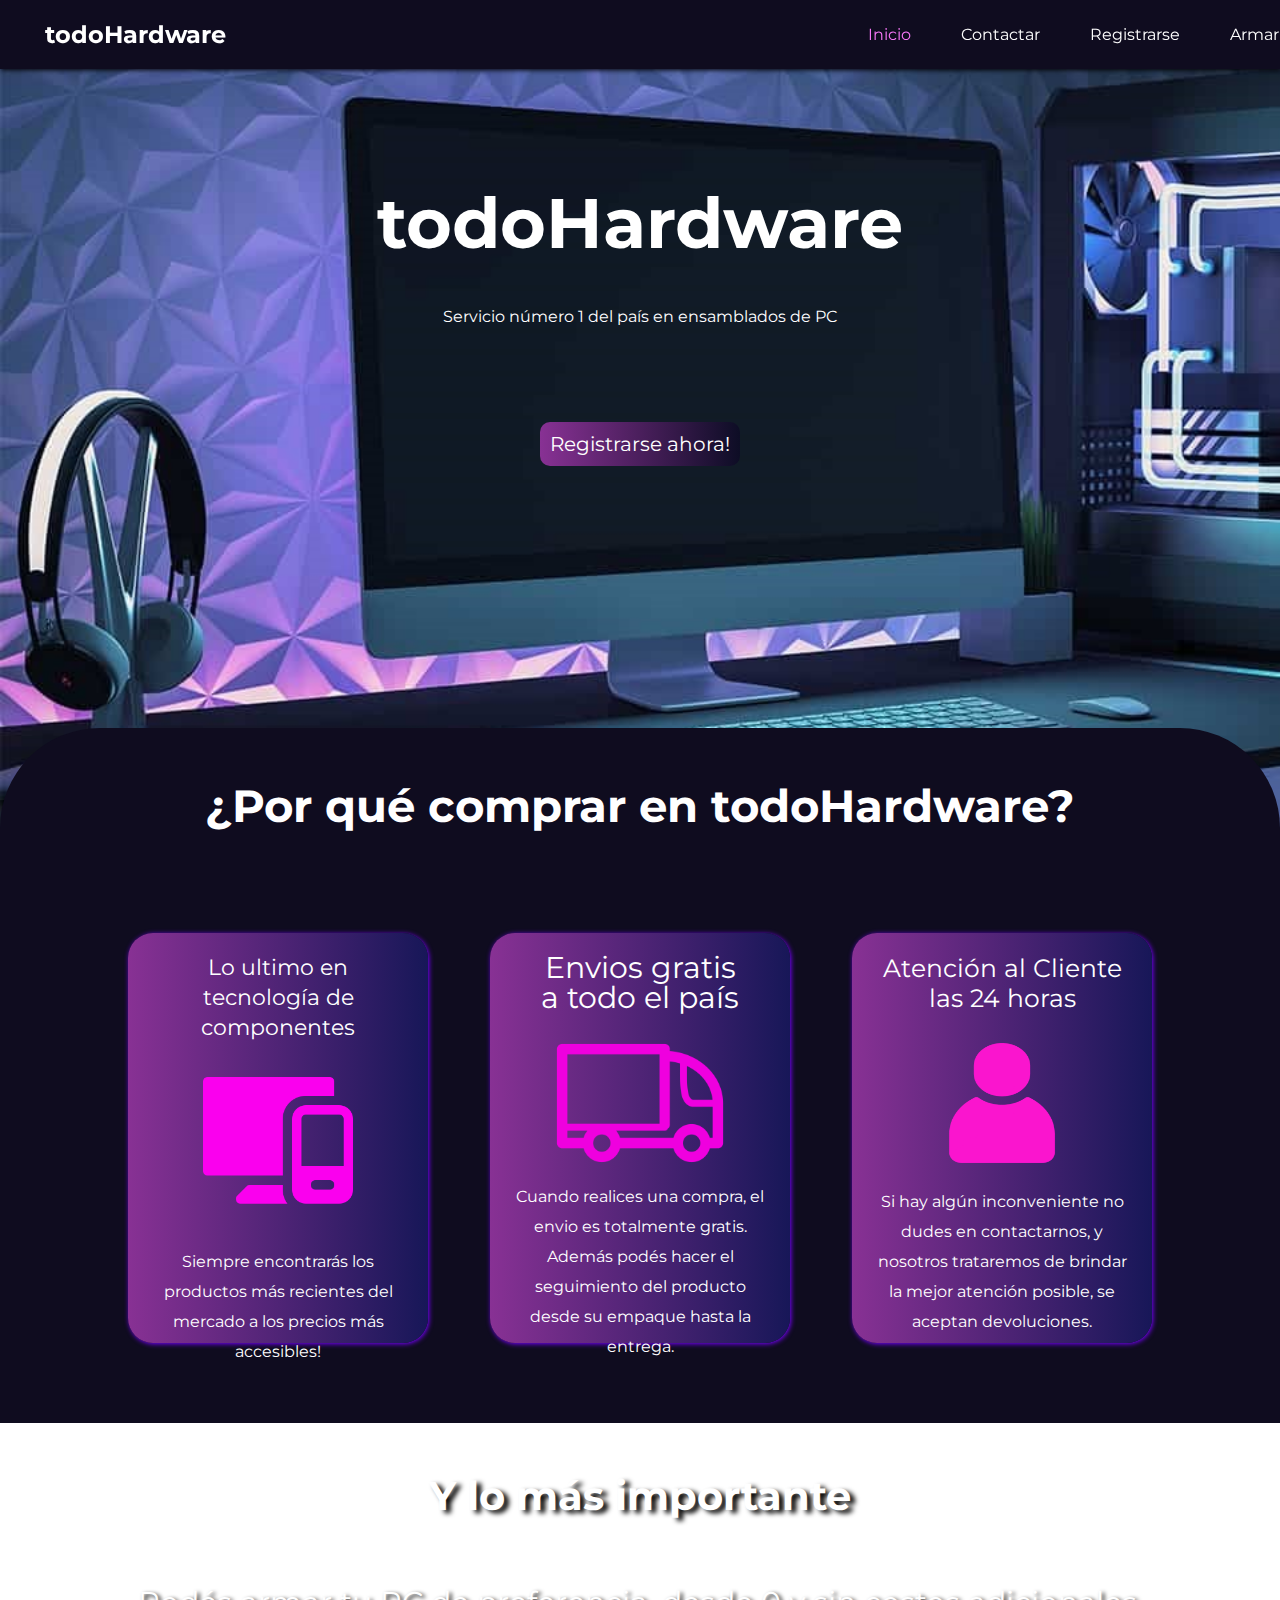
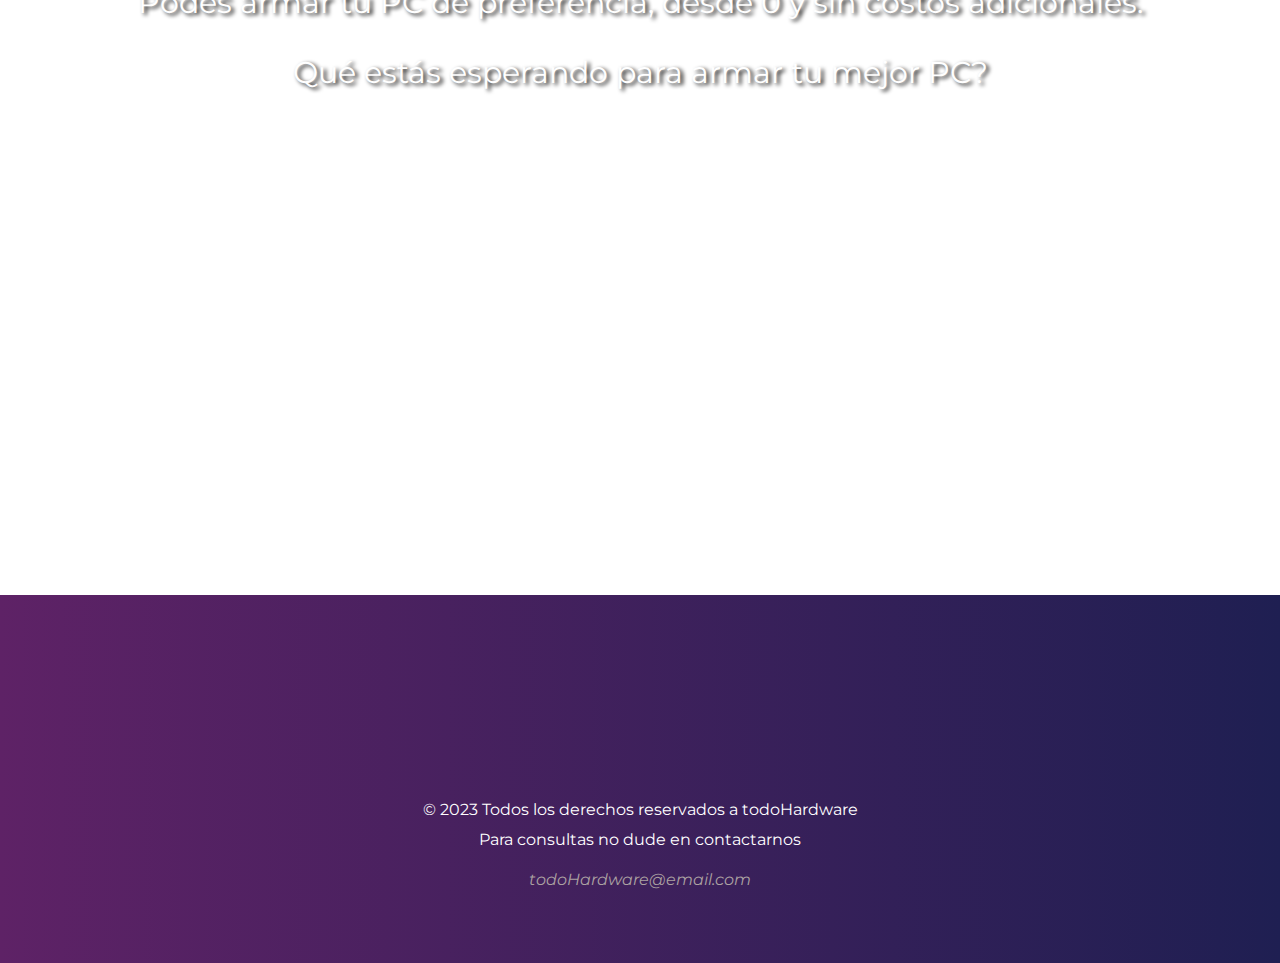
==== index.html @ 8fd9c08c "actualizando el proyecto" ====
<!DOCTYPE html>
<html lang="en">

<head>
    <meta charset="UTF-8">
    <meta name="viewport" content="width=device-width, initial-scale=1.0">
    <title>Proyecto Final</title>
    <link rel="stylesheet" href="./css/index.css">
    <link rel="preconnect" href="https://fonts.googleapis.com">
    <link rel="preconnect" href="https://fonts.gstatic.com" crossorigin>
    <link href="https://fonts.googleapis.com/css2?family=Montserrat:wght@300&display=swap" rel="stylesheet">
</head>

<body>
    <header class="headerContainer">
        <h2>
            <a href="" class="tituloHeader">
                todoHardware
            </a>
        </h2>
        <nav>
            <ul>
                <li>
                    <a href="" class="links l1">Inicio</a>
                </li>
                <li>
                    <a href="./pages/contactar.html" class="links">Contactar</a>
                </li>
                <li>
                    <a href="./pages/registro.html" class="links">Registrarse</a>
                </li>
                <li>
                    <a href="" class="links">Armar</a>
                </li>
            </ul>
        </nav>
    </header>
    <main>
        <div class="imagenFondo">
            <div class="textoFondoContainer">

                <h1 class="encabezadoH1">todoHardware</h1>
                <p class="encabezadoP">Servicio número 1 del país en ensamblados de PC</p>


                <a href="./pages/registro.html">
                    <button class="botonRegistrarse">
                        Registrarse ahora!
                    </button>
                </a>
                <section class="seccion1">
                    <h3>¿Por qué comprar en todoHardware?</h3>
                    <div class="cartasContainer">
                        <div class="cartitas">
                            <p class="tituloCartita1">
                                Lo ultimo en tecnología de componentes
                            </p>
                            <img src="./assets/tecnologia.png" alt="" class="tecnologiaImagen">
                            <p>
                                Siempre encontrarás los productos más recientes del mercado a los precios más
                                accesibles!
                            </p>
                        </div>
                        <div class="cartitas">
                            <p class="tituloCartita2">
                                Envios gratis <br> a todo el país
                            </p>
                            <img src="./assets/envios.png" class="enviosImagen" alt="">
                            <p class="parra2Cartita2">
                                Cuando realices una compra, el envio es totalmente gratis. Además podés hacer el
                                seguimiento del producto desde su empaque hasta la entrega.
                            </p>
                        </div>
                        <div class="cartitas">
                            <p class="tituloCartita3">Atención al Cliente las 24 horas</p>
                            <img src="./assets/cliente.png" alt="" class="clienteImagen">
                            <p>
                                Si hay algún inconveniente no dudes en contactarnos, y nosotros trataremos de brindar la
                                mejor atención posible, se aceptan devoluciones.
                            </p>
                        </div>
                    </div>
                </section>
                <section class="seccion2">
                    <h4>Y lo más importante </h4>
                    <p>
                        Podés armar tu PC de preferencia, desde 0 y sin costos adicionales.
                        <br>Qué estás esperando para armar tu mejor PC?
                    </p>
                    <!-- <div class="seccion2Div1">
                        <img src="./assets/pc-market.png" alt="">
                        <img src="./assets/fotoPC2.png" alt="">
                        <img src="./assets/fotoPC.png" alt="">
                    </div> -->
                    <!-- <p>Podés armar tu pc dirigiendote a la sección de "Armar"</p> -->
                </section>
            </div>
        </div>
    </main>
    <footer>
        <p>© 2023 Todos los derechos reservados a todoHardware</p>
        <p>Para consultas no dude en contactarnos </p>
        <address>todoHardware@email.com</address>
    </footer>
    <script src="./scripts/index.js"></script>
</body>

</html>
---- css/index.css ----
* {
    margin: 0;
    padding: 0;
    box-sizing: border-box;
    font-family: 'Montserrat', sans-serif;
    color: white;

}

@import url('https://fonts.googleapis.com/css2?family=Montserrat:wght@300&display=swap');

.imagenFondo {
    background-image: url(../assets/fondoEstatico.png);
    background-repeat: no-repeat;
    background-attachment: fixed;
    background-size: cover;
    /* transition: background-image(); */
/*     height: 70em; */
}



.textoFondoContainer {
    position: relative;
    top: 13em;
}

.botonRegistrarse {
    position: relative;
    top: 10vh;
    padding: 10px;
    border-radius: 10px;
    background: linear-gradient(to right, rgb(136, 49, 148), rgb(13, 13, 37));
    font-size: 20px;
    border: none;
    /* transition: background:linear-gradient 0.6s; */
}

.botonRegistrarse:hover {
    background: linear-gradient(to right, rgb(120, 118, 230), rgb(13, 13, 37));
}

.l1 {
    color: rgb(247, 118, 247);
}


h1, p {
    color: white;
    line-height: 30px;
}

.encabezadoH1 {
    font-size: 70px;
}
.encabezadoP {
    margin-top: 4rem;
}

.headerContainer {
    background-color: rgb(15, 12, 31);
    color: white;
    display: flex;
    padding: 20px 0px 20px 45px;
    position: fixed;
    z-index: 1;
    width: 100vw;
    box-shadow: 1px 1px 5px black;
}



ul {
    display: flex;
    list-style: none;
    margin-left: 37rem;
}

li {
    margin-left: 50px;
    margin-top: 5px;  
}

a {
    text-decoration: none;
    color: white;
    transition: color 0.4s ease;
}


/* .tituloHeader {
    font-family: 'Roboto Mono', monospace;
} */


.links:hover {
    color: rgb(247, 118, 247);
}

div {
    text-align: center;
}

.seccion1 {
    /* height: 45em; */
    background-color: rgb(15, 12, 31);
    border-radius: 100px 100px 0 0 ;
    padding-bottom: 5em;
    margin-top: 22rem;
}

.cartasContainer {
    display: flex;
    justify-content: space-between;
    margin-left: 10vw;
    margin-right: 10vw;
    flex-wrap: wrap;
}

h3 {
    text-align: center;
    padding-top: 50px;
    margin-bottom: 100px;
    font-size: 45px;
}

.tecnologiaImagen{
    width: 150px;
    margin-top: 20px;
    margin-bottom: 30px;
}

.tituloCartita1 {
    margin-top: 10px ;
    font-size: 22px;
}

.enviosImagen {
    width: 180px;
    
}

.cartitas {
    
    border-radius: 25px;
    width: 300px;
    height: 410px;
    padding: 10px 20px 10px 20px;
    background: linear-gradient(to right, rgb(136, 49, 148), rgb(23, 23, 88));

    box-shadow: 1px 1px 5px rgb(119, 0, 255);
}





.tituloCartita2 {
    margin-top: 10px;
    font-size: 30px;
}
.parra2Cartita2 {
    position: relative;
    bottom: 15px;
}

.tituloCartita3{
    font-size: 25px;
    margin-top: 10px;
}

.clienteImagen {
    width: 150px;
    height: 120px;
    margin-top: 30px;
    margin-bottom: 20px;
}

.seccion2 {
    background-image: url(../assets/pcneonfondo2.jpg);
    height: 59em;
    padding-bottom: 5em;
    box-sizing: border-box;
    background-repeat: no-repeat;
    background-attachment: fixed;
    background-size: cover;
}

.seccion2Div1 {
    /*  display: flex;
    justify-content: space-between;
    margin-left: 5rem;
    margin-right: 5rem; */
    display: flex;
    flex-wrap: wrap;
    justify-content: center;
    margin-left: 50px;
    margin-right: 50px;
}

.seccion2Div1 > img {
    box-sizing: border-box;
    box-shadow: 0px 0px 0px solid;
    /* border-radius: 50px; */
    margin: auto;
    width: 600px;
    height: 300px;
    border: 3px solid;
    border-width: 2px;
    border-image: linear-gradient(105.51deg, rgba(231, 46, 255, 0.77) 0%, rgba(34, 40, 70, 0.24) 98.98%);
    border-image-slice: 1;
    width: 400px;
}

.seccion2Div1 > p {
    font-size: 2em;
    margin-top: 75px;
}

.seccion2Div1 {
    background: linear-gradient(to right, rgb(136, 49, 148), rgb(23, 23, 88));

}


h4 {
    padding-top: 1em;
    font-size: 40px;
    line-height: 65px;
    text-shadow: 5px 3px 5px black;
}
.seccion2 > p {
    font-size: 30px;
    line-height: 70px;
    padding-top: 40px;
    padding-bottom: 50px;
    text-shadow: 3px 2px 4px black;
}

footer {
    background: linear-gradient(to right, rgb(94, 34, 102), rgb(31, 31, 82));  
    height: 23em;
    margin-top: 36px;
    color: white;
   /*  padding-bottom: 20px */
}

footer > p, address {
    position: relative;
    z-index: 1;
    top: 200px;
    text-align: center;
}

address {
    margin-top: 15px;
    color: rgb(172, 162, 162);
}

.logosContainer {
    display: flex;
}

.logo {
    width: 30px;
    position: relative;
    top: 13em;
    left: 45vw;
    right: 45vw;
    display: block;
    margin-right: 15px;
    align-content: center;
}

.imagenesPC{
    box-shadow: 2px 2px 30px black;
}


@media only screen and (max-width: 800px) {
    .headerContainer {
        text-align: center;
        width: 100%;
    }

    .encabezadoH1 {
        font-size: 3em;
        text-shadow: 1px 1px 1px black;
    
    }

    .encabezadoP {
        font-size: 22px;
        margin-left: 2em;
        margin-right: 2em;
        text-shadow: 1px 1px 1px black;
    }

    
    .botonRegistrarse {
        font-size: 20px;
        padding: 15px 25px; 
    }

    h2{
        font-size: 24px;
        padding-right: 50px;
    }
    
    


    h3 {
        font-size: 2em;
        padding-top: 40px;

    }

    .cartasContainer {
        justify-content: center;
    }
   
    .seccion1 {
        border-radius: 3em 3em 0 0;
        margin-top: 178px;
    }

    .cartitas {
        margin-bottom: 5em;
        padding-bottom: 28em;
    }


    .seccion2Div1 {
        margin-left: 0;
        margin-right: 0;
    }

    
    .seccion2Div1 > img {
        width: 100%;
        height: auto;
    }


}
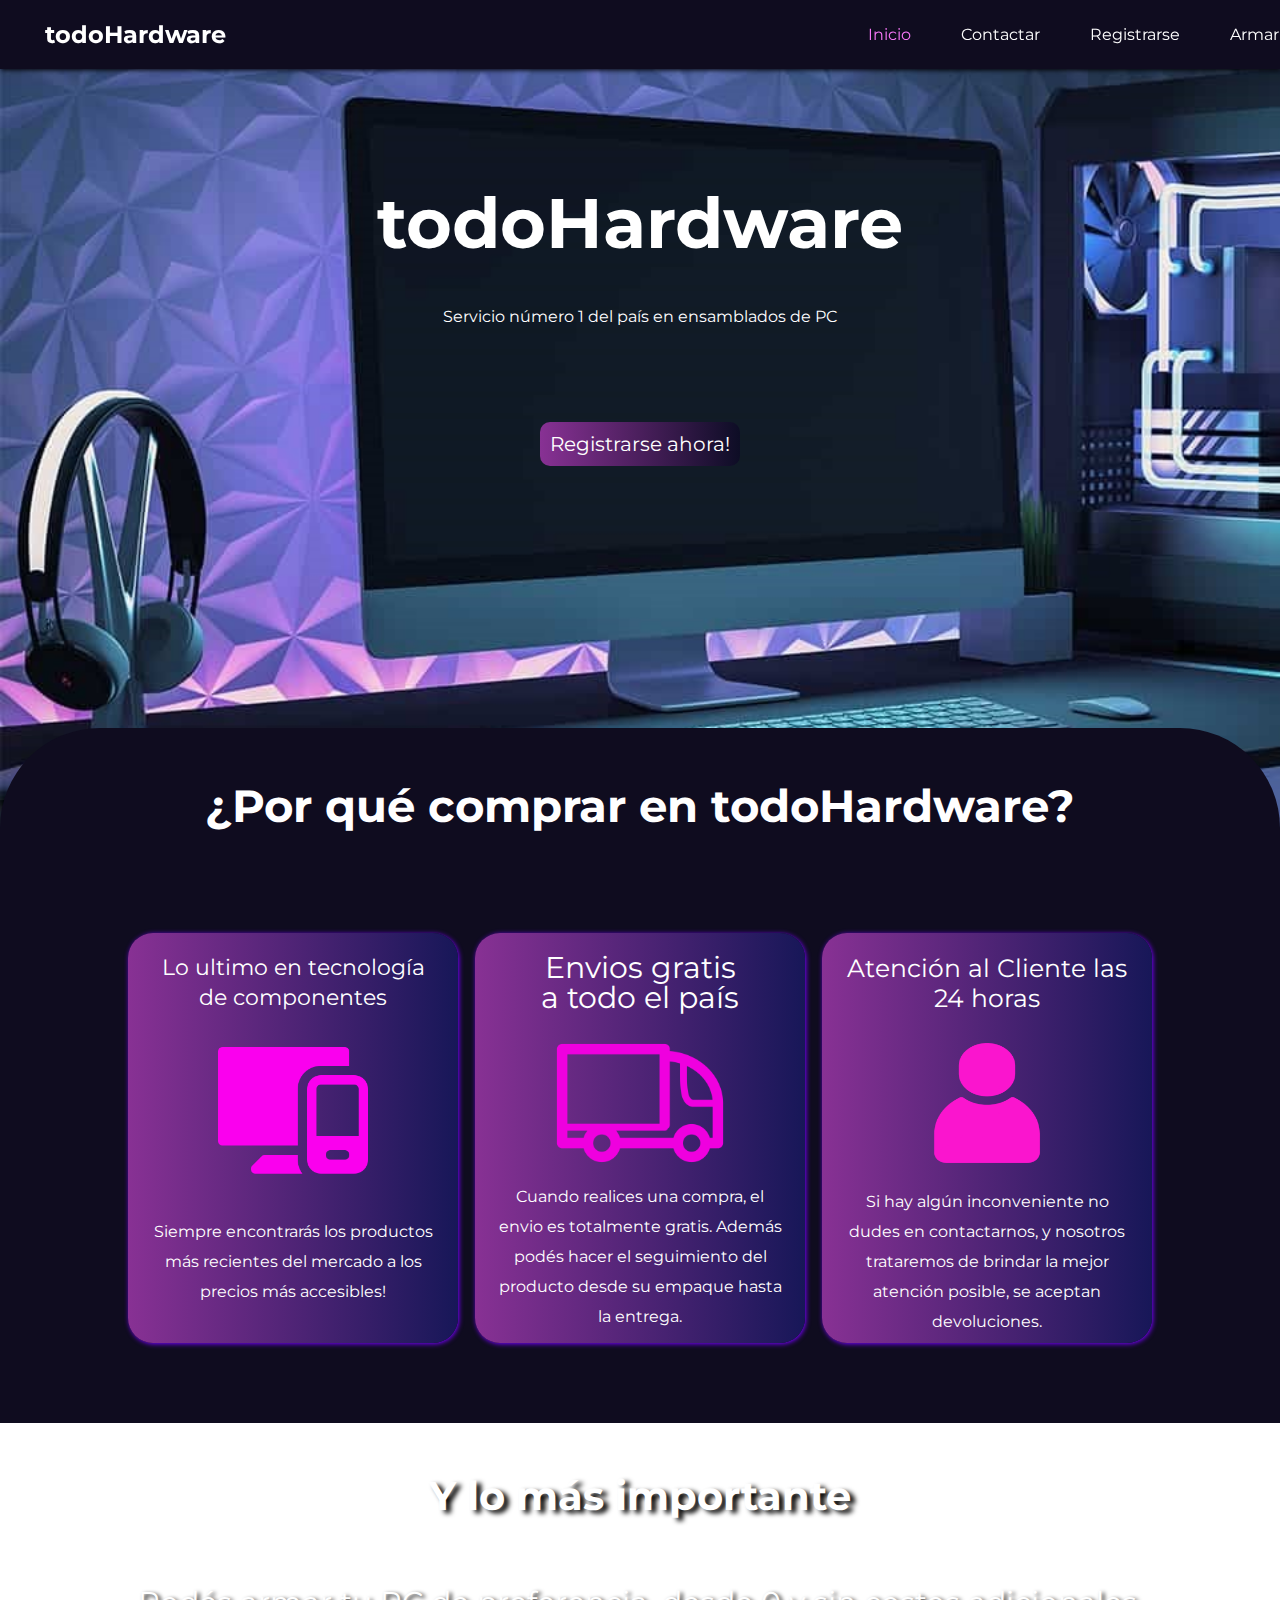
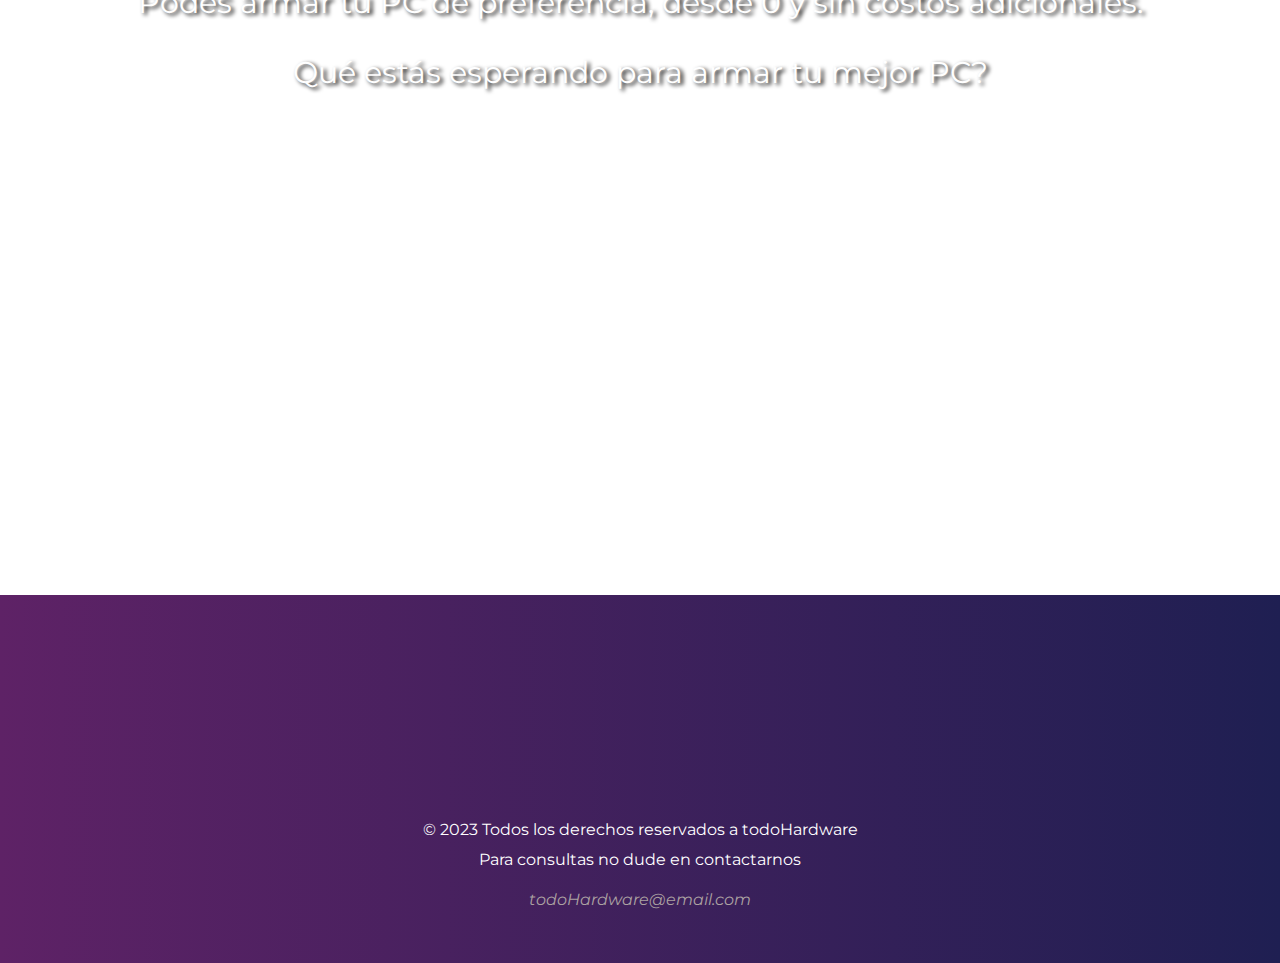
==== commit 15d165b2: "mejoro el responsive y añado navbar mobile" ====
--- a/index.html
+++ b/index.html
@@ -18,10 +18,17 @@
                 todoHardware
             </a>
         </h2>
-        <nav>
-            <ul>
+        <nav class="navbar" id="nav-inks">
+            <div class="toggle">
+                <svg xmlns="http://www.w3.org/2000/svg" width="16" height="16" fill="currentColor"
+                    class="bi bi-list" viewBox="0 0 16 16">
+                    <path fill-rule="evenodd"
+                        d="M2.5 12a.5.5 0 0 1 .5-.5h10a.5.5 0 0 1 0 1H3a.5.5 0 0 1-.5-.5zm0-4a.5.5 0 0 1 .5-.5h10a.5.5 0 0 1 0 1H3a.5.5 0 0 1-.5-.5zm0-4a.5.5 0 0 1 .5-.5h10a.5.5 0 0 1 0 1H3a.5.5 0 0 1-.5-.5z" />
+                </svg>
+            </div>
+            <ul class="linksContainer">
                 <li>
-                    <a href="" class="links l1">Inicio</a>
+                    <a href="./index.html" class="links l1">Inicio</a>
                 </li>
                 <li>
                     <a href="./pages/contactar.html" class="links">Contactar</a>
@@ -32,8 +39,11 @@
                 <li>
                     <a href="" class="links">Armar</a>
                 </li>
+
             </ul>
+
         </nav>
+
     </header>
     <main>
         <div class="imagenFondo">
@@ -93,6 +103,9 @@
                         <img src="./assets/fotoPC.png" alt="">
                     </div> -->
                     <!-- <p>Podés armar tu pc dirigiendote a la sección de "Armar"</p> -->
+                    <img class="imagenSeccion2"
+                        src="https://www.digitaltrends.com/wp-content/uploads/2021/12/graphics-card-gpu-feature-image-shutterstock-1.jpg?fit=720%2C479&p=1"
+                        alt="">
                 </section>
             </div>
         </div>
--- a/css/index.css
+++ b/css/index.css
@@ -68,7 +68,9 @@
     box-shadow: 1px 1px 5px black;
 }
 
-
+.botonNav {
+    display: none;
+}
 
 ul {
     display: flex;
@@ -143,7 +145,7 @@
 .cartitas {
     
     border-radius: 25px;
-    width: 300px;
+    width: 330px;
     height: 410px;
     padding: 10px 20px 10px 20px;
     background: linear-gradient(to right, rgb(136, 49, 148), rgb(23, 23, 88));
@@ -241,13 +243,14 @@
     background: linear-gradient(to right, rgb(94, 34, 102), rgb(31, 31, 82));  
     height: 23em;
     margin-top: 36px;
+    padding-top: 20px;
     color: white;
    /*  padding-bottom: 20px */
 }
 
 footer > p, address {
     position: relative;
-    z-index: 1;
+    z-index: 0;
     top: 200px;
     text-align: center;
 }
@@ -272,15 +275,56 @@
     align-content: center;
 }
 
-.imagenesPC{
-    box-shadow: 2px 2px 30px black;
-}
-
-
-@media only screen and (max-width: 800px) {
+
+.imagenSeccion2 {
+    border-image: linear-gradient(to bottom, #ff0000, #00ff00);
+}
+
+.toggle {
+    color: white;
+    position: absolute;
+    right: 2em;
+
+    cursor: pointer;
+    transition: 0.3s;
+    display: none;
+}
+
+svg {
+    width: 2em;
+    height: 2em;
+}
+
+.linksMobile {
+    display: none;
+}
+
+@media only screen and (max-width: 768px) {
     .headerContainer {
         text-align: center;
         width: 100%;
+    }
+
+    /* Agregamos la clase "visible" para mostrar el menú cuando el botón es clicado */
+    
+    .toggle {
+        display: inline-block;
+    }
+
+    .linksContainer {
+        display: inline-block;
+        position: relative;
+        /* top
+        bottom: 5em; */
+        right: 10em;
+        padding-top: 3em;
+       /*  gap: 20px; */
+        justify-content: end;
+    }
+
+    .links {
+        position: relative;
+        right: 125vw;
     }
 
     .encabezadoH1 {
@@ -342,5 +386,11 @@
         height: auto;
     }
 
-
+    .imagenSeccion2 {
+        width: 90%;
+    }
+
+    footer {
+        padding-top: 1em;
+    }
 }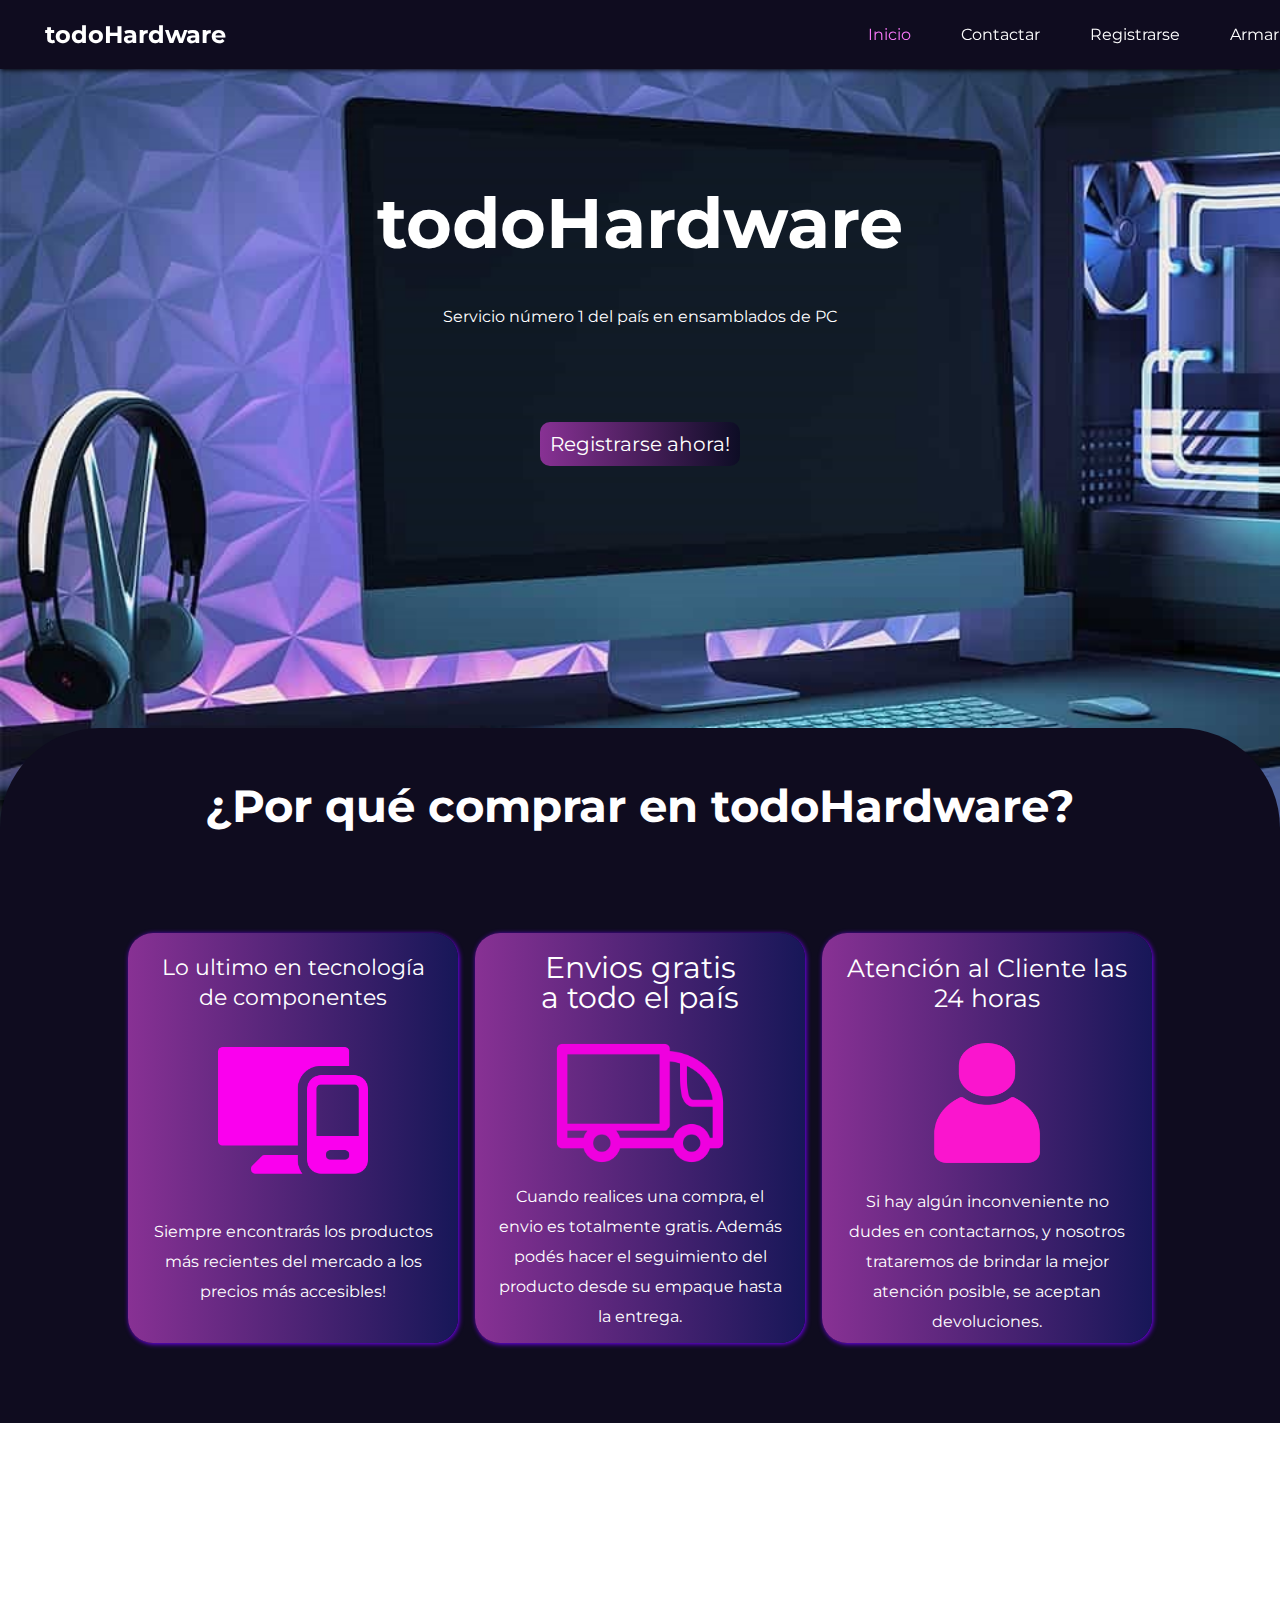
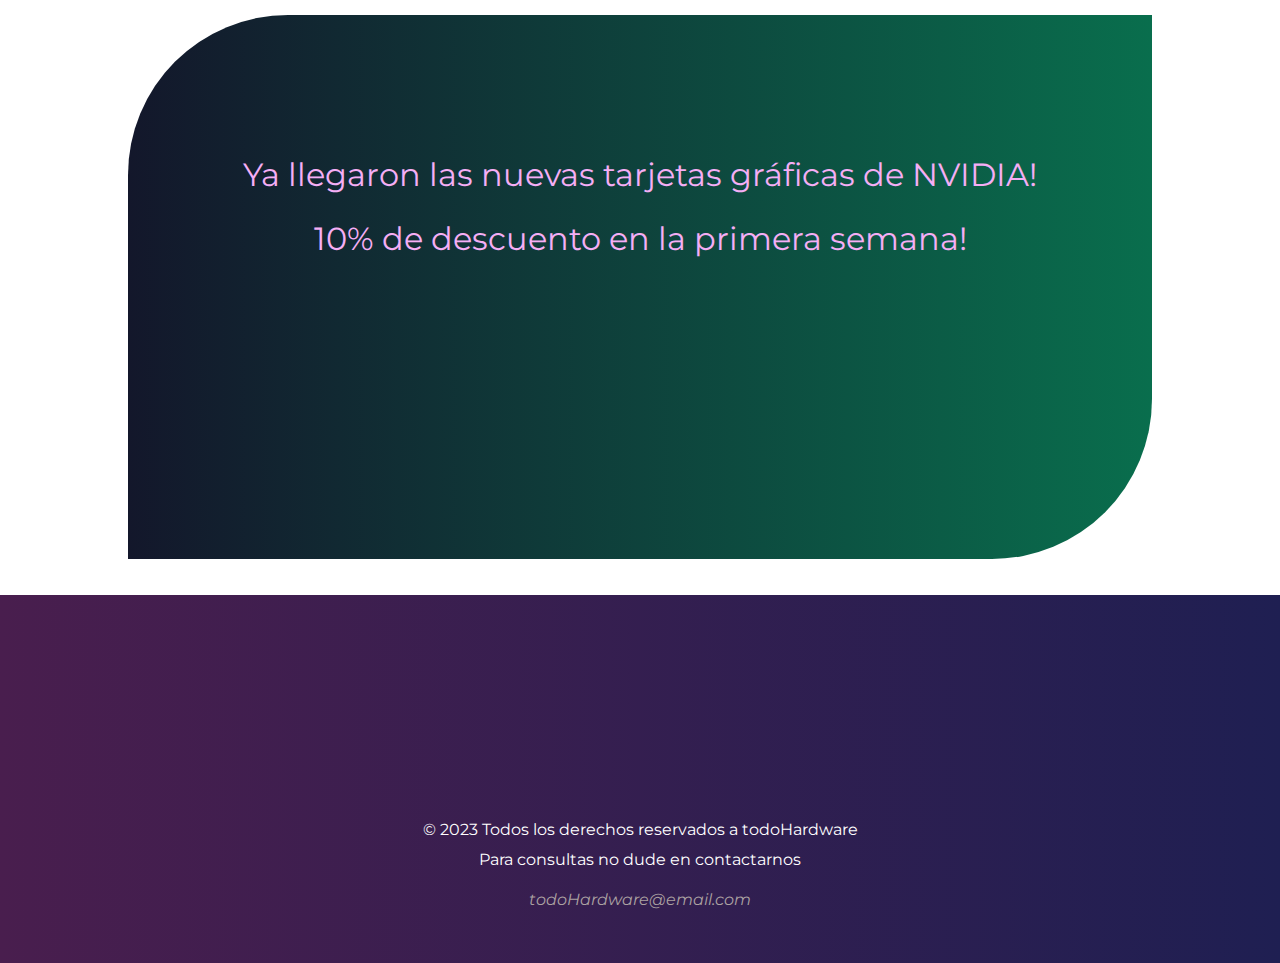
==== commit ffae2ad8: "finalice la pagina de index" ====
--- a/index.html
+++ b/index.html
@@ -92,20 +92,14 @@
                     </div>
                 </section>
                 <section class="seccion2">
-                    <h4>Y lo más importante </h4>
-                    <p>
-                        Podés armar tu PC de preferencia, desde 0 y sin costos adicionales.
-                        <br>Qué estás esperando para armar tu mejor PC?
-                    </p>
-                    <!-- <div class="seccion2Div1">
-                        <img src="./assets/pc-market.png" alt="">
-                        <img src="./assets/fotoPC2.png" alt="">
-                        <img src="./assets/fotoPC.png" alt="">
-                    </div> -->
-                    <!-- <p>Podés armar tu pc dirigiendote a la sección de "Armar"</p> -->
-                    <img class="imagenSeccion2"
-                        src="https://www.digitaltrends.com/wp-content/uploads/2021/12/graphics-card-gpu-feature-image-shutterstock-1.jpg?fit=720%2C479&p=1"
-                        alt="">
+                    <div class="div1Seccion2">
+                        <p>
+                            Ya llegaron las nuevas tarjetas gráficas de NVIDIA!
+                            <br>10% de descuento en la primera semana!
+                        </p>
+                        <img class="nvidiaLogo" 
+                        src="https://logodownload.org/wp-content/uploads/2014/09/nvidia-logo-16.png" alt="">
+                    </div>
                 </section>
             </div>
         </div>
--- a/css/index.css
+++ b/css/index.css
@@ -153,10 +153,6 @@
     box-shadow: 1px 1px 5px rgb(119, 0, 255);
 }
 
-
-
-
-
 .tituloCartita2 {
     margin-top: 10px;
     font-size: 30px;
@@ -186,43 +182,9 @@
     background-repeat: no-repeat;
     background-attachment: fixed;
     background-size: cover;
-}
-
-.seccion2Div1 {
-    /*  display: flex;
-    justify-content: space-between;
-    margin-left: 5rem;
-    margin-right: 5rem; */
     display: flex;
-    flex-wrap: wrap;
-    justify-content: center;
-    margin-left: 50px;
-    margin-right: 50px;
-}
-
-.seccion2Div1 > img {
-    box-sizing: border-box;
-    box-shadow: 0px 0px 0px solid;
-    /* border-radius: 50px; */
-    margin: auto;
-    width: 600px;
-    height: 300px;
-    border: 3px solid;
-    border-width: 2px;
-    border-image: linear-gradient(105.51deg, rgba(231, 46, 255, 0.77) 0%, rgba(34, 40, 70, 0.24) 98.98%);
-    border-image-slice: 1;
-    width: 400px;
-}
-
-.seccion2Div1 > p {
-    font-size: 2em;
-    margin-top: 75px;
-}
-
-.seccion2Div1 {
-    background: linear-gradient(to right, rgb(136, 49, 148), rgb(23, 23, 88));
-
-}
+}
+
 
 
 h4 {
@@ -231,16 +193,37 @@
     line-height: 65px;
     text-shadow: 5px 3px 5px black;
 }
-.seccion2 > p {
-    font-size: 30px;
-    line-height: 70px;
-    padding-top: 40px;
-    padding-bottom: 50px;
-    text-shadow: 3px 2px 4px black;
+
+
+.div1Seccion2 {
+    background: linear-gradient(to right, rgb(19, 23, 43), rgb(9, 110, 77));
+    width: 80vw;
+    height: 34rem;
+    margin-top: 12em;
+    margin-left: 10vw;
+    border-radius: 10em 0 10em 0;
+    overflow: hidden;
+    border: 30px, 30px, red;
+}
+
+
+.div1Seccion2 > p {
+    font-size: 32px;
+    line-height: 2em;
+    margin-top: 4em;
+    margin-bottom: 3em;
+    margin-left: 30px;
+    margin-right: 30px;
+    color: rgb(245, 174, 245);
+}
+
+.nvidiaLogo {
+    width: 30em;
+    margin-bottom: 30em;
 }
 
 footer {
-    background: linear-gradient(to right, rgb(94, 34, 102), rgb(31, 31, 82));  
+    background: linear-gradient(to right, rgb(73, 30, 78), rgb(31, 31, 82));  
     height: 23em;
     margin-top: 36px;
     padding-top: 20px;
@@ -260,24 +243,13 @@
     color: rgb(172, 162, 162);
 }
 
-.logosContainer {
-    display: flex;
-}
-
-.logo {
-    width: 30px;
-    position: relative;
-    top: 13em;
-    left: 45vw;
-    right: 45vw;
-    display: block;
-    margin-right: 15px;
-    align-content: center;
-}
+
+
+
 
 
 .imagenSeccion2 {
-    border-image: linear-gradient(to bottom, #ff0000, #00ff00);
+    width: 2px;
 }
 
 .toggle {
@@ -375,16 +347,6 @@
     }
 
 
-    .seccion2Div1 {
-        margin-left: 0;
-        margin-right: 0;
-    }
-
-    
-    .seccion2Div1 > img {
-        width: 100%;
-        height: auto;
-    }
 
     .imagenSeccion2 {
         width: 90%;
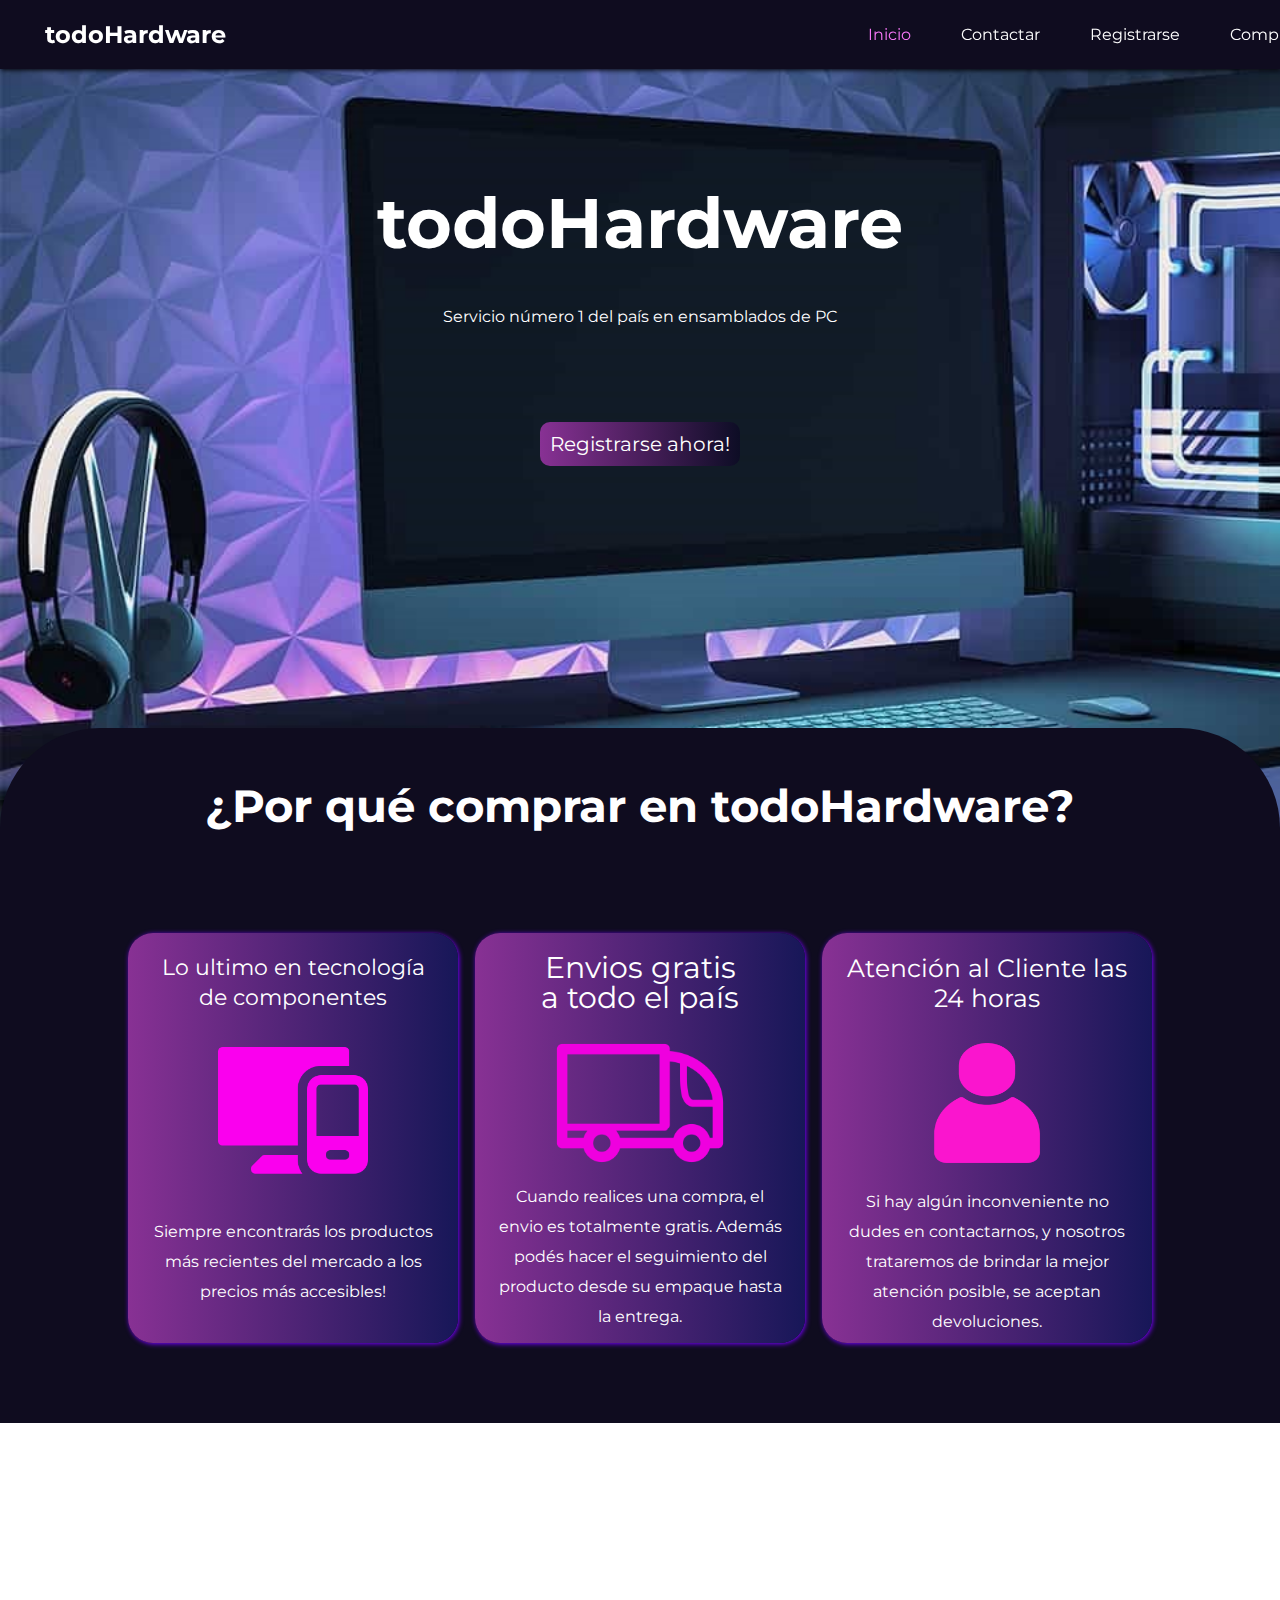
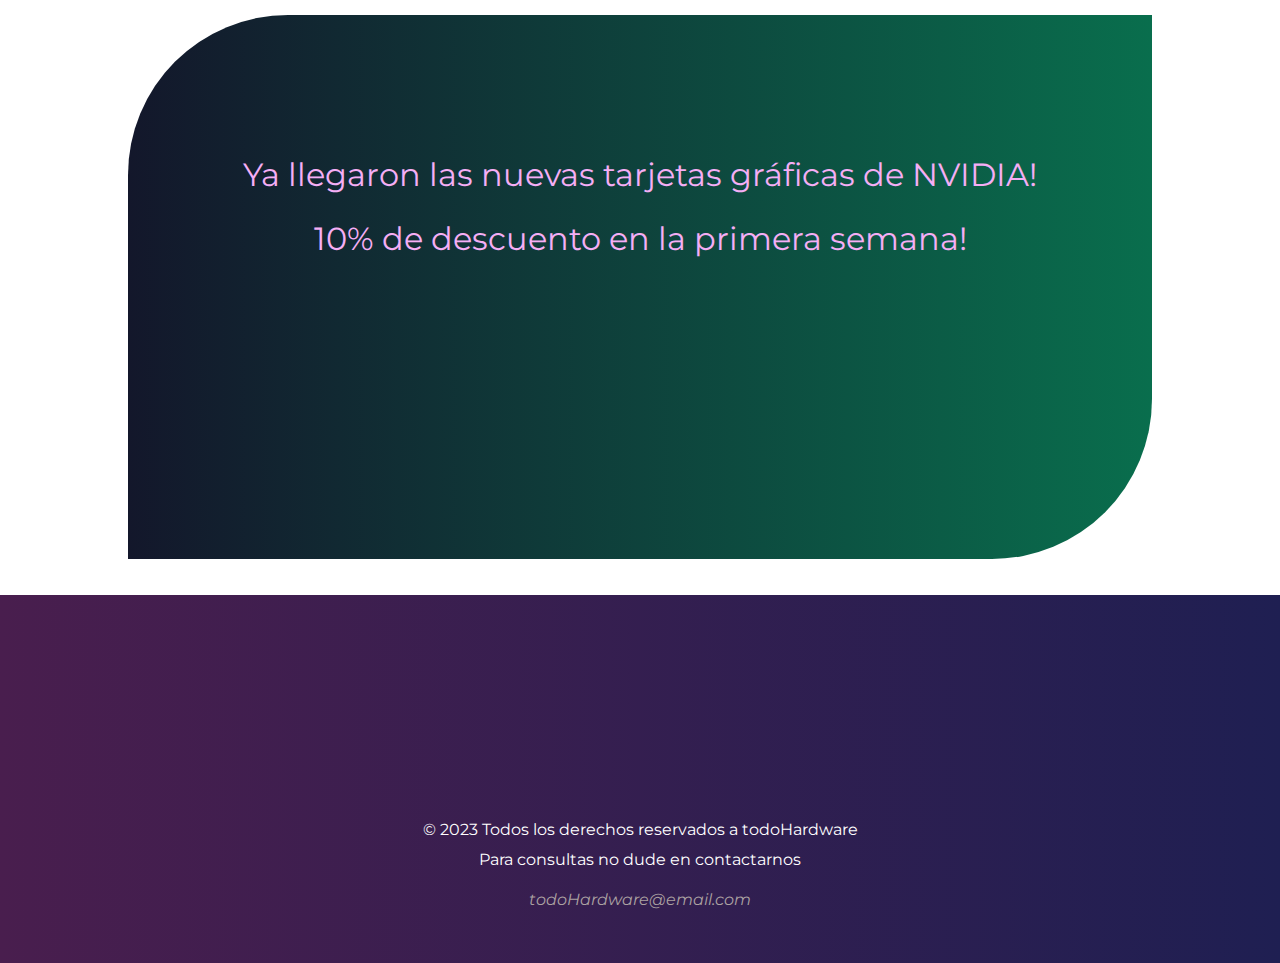
==== commit 4378c2f4: "mejoro la seccion de compras" ====
--- a/index.html
+++ b/index.html
@@ -13,19 +13,17 @@
 
 <body>
     <header class="headerContainer">
+        <div class="toggle" id="toggleNav">
+            <svg xmlns="http://www.w3.org/2000/svg" width="16" height="16" fill="currentColor" class="bi bi-list" viewBox="0 0 16 16">
+                <path fill-rule="evenodd" d="M2.5 12a.5.5 0 0 1 .5-.5h10a.5.5 0 0 1 0 1H3a.5.5 0 0 1-.5-.5zm0-4a.5.5 0 0 1 .5-.5h10a.5.5 0 0 1 0 1H3a.5.5 0 0 1-.5-.5zm0-4a.5.5 0 0 1 .5-.5h10a.5.5 0 0 1 0 1H3a.5.5 0 0 1-.5-.5z" />
+            </svg>
+        </div>        
         <h2>
             <a href="" class="tituloHeader">
                 todoHardware
             </a>
         </h2>
         <nav class="navbar" id="nav-inks">
-            <div class="toggle">
-                <svg xmlns="http://www.w3.org/2000/svg" width="16" height="16" fill="currentColor"
-                    class="bi bi-list" viewBox="0 0 16 16">
-                    <path fill-rule="evenodd"
-                        d="M2.5 12a.5.5 0 0 1 .5-.5h10a.5.5 0 0 1 0 1H3a.5.5 0 0 1-.5-.5zm0-4a.5.5 0 0 1 .5-.5h10a.5.5 0 0 1 0 1H3a.5.5 0 0 1-.5-.5zm0-4a.5.5 0 0 1 .5-.5h10a.5.5 0 0 1 0 1H3a.5.5 0 0 1-.5-.5z" />
-                </svg>
-            </div>
             <ul class="linksContainer">
                 <li>
                     <a href="./index.html" class="links l1">Inicio</a>
@@ -37,7 +35,7 @@
                     <a href="./pages/registro.html" class="links">Registrarse</a>
                 </li>
                 <li>
-                    <a href="" class="links">Armar</a>
+                    <a href="./pages/armar.html" class="links">Comprar</a>
                 </li>
 
             </ul>
--- a/css/index.css
+++ b/css/index.css
@@ -280,8 +280,41 @@
     /* Agregamos la clase "visible" para mostrar el menú cuando el botón es clicado */
     
     .toggle {
-        display: inline-block;
-    }
+        display: block;
+    }
+    
+    .navbar {
+        display: none;
+        background-color: rgb(15, 12, 31);
+        position: absolute;
+        width: 100%;
+        text-align: center;
+        top: 60px;
+        left: 0;
+        z-index: 1;
+    }
+
+    .navbar.active {
+        display: block;
+        transition: all 1s;
+    }
+
+    .navbar ul {
+        display: block;
+        padding: 1em 0;
+    }
+
+    .navbar li {
+        margin-left: 3em;
+    }
+
+    .navbar a {
+        display: block;
+        padding: 10px;
+        font-size: 18px;
+        color: white;
+    }
+
 
     .linksContainer {
         display: inline-block;
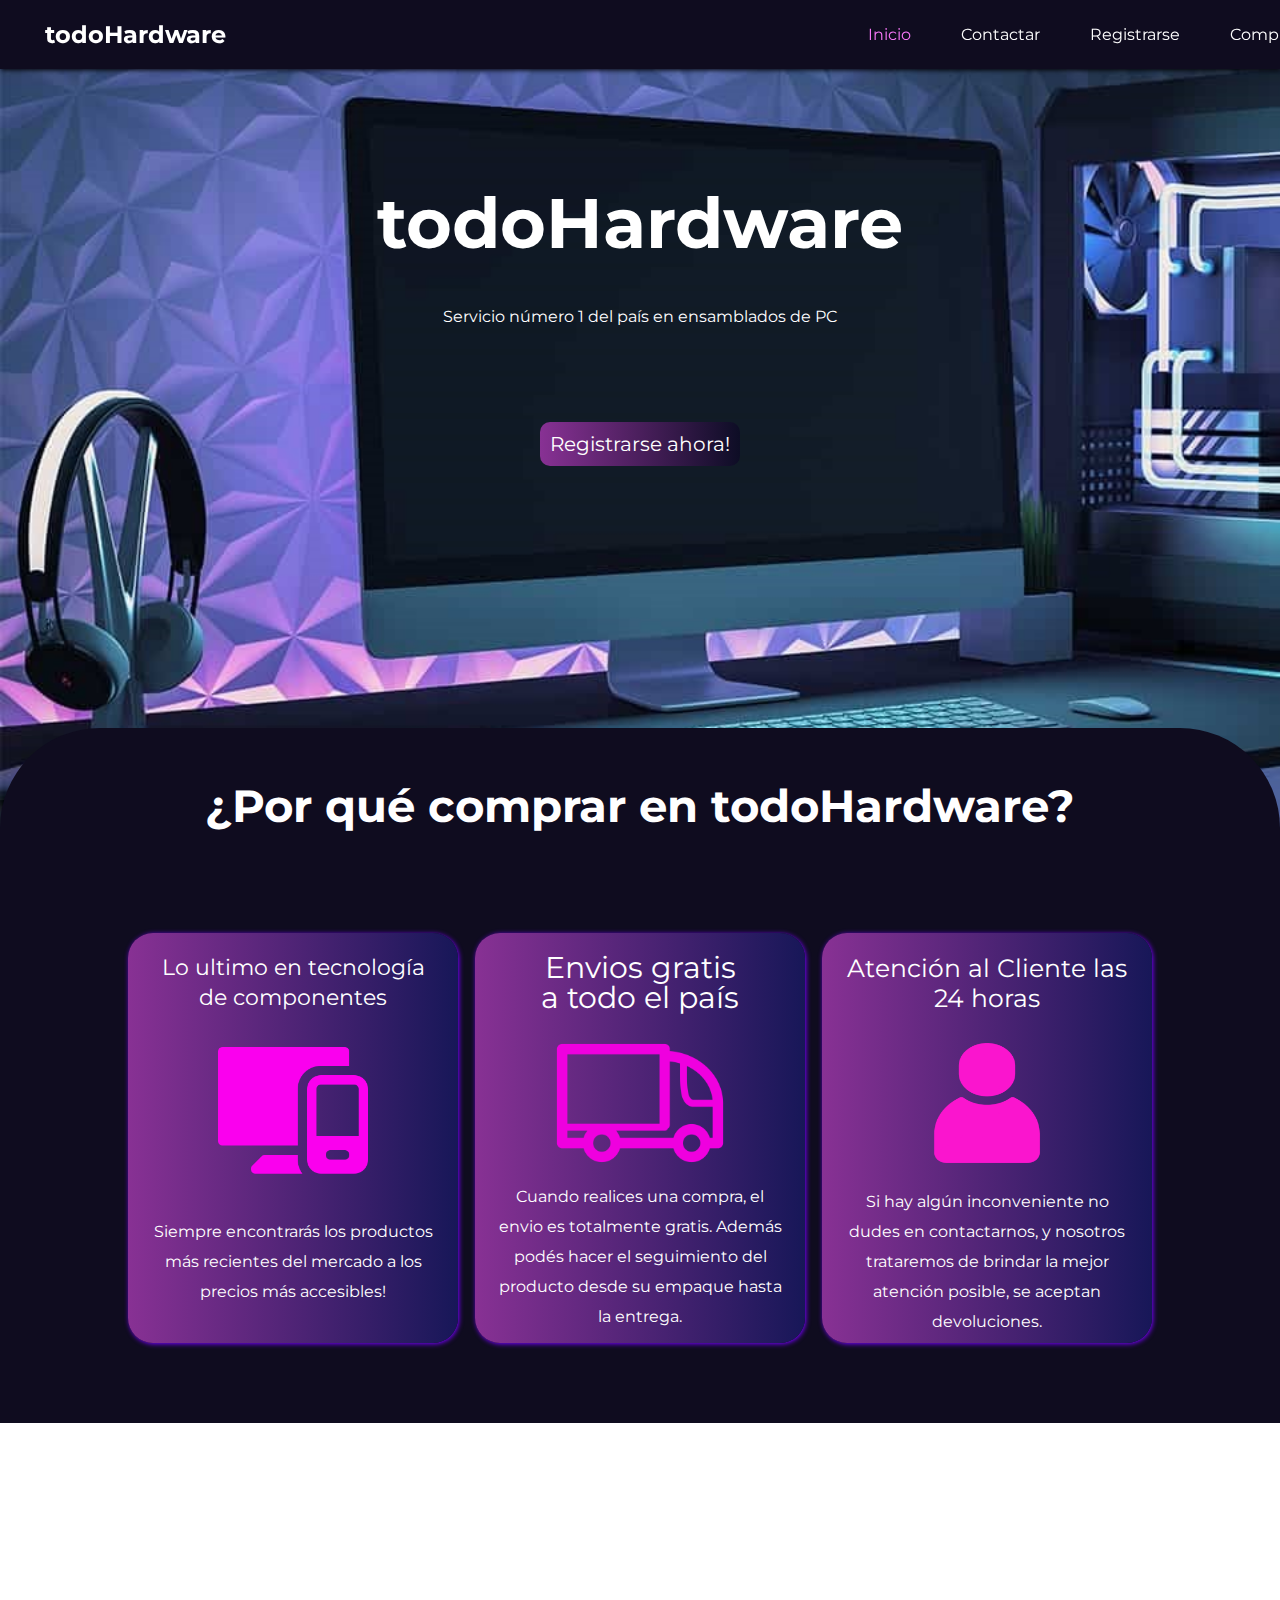
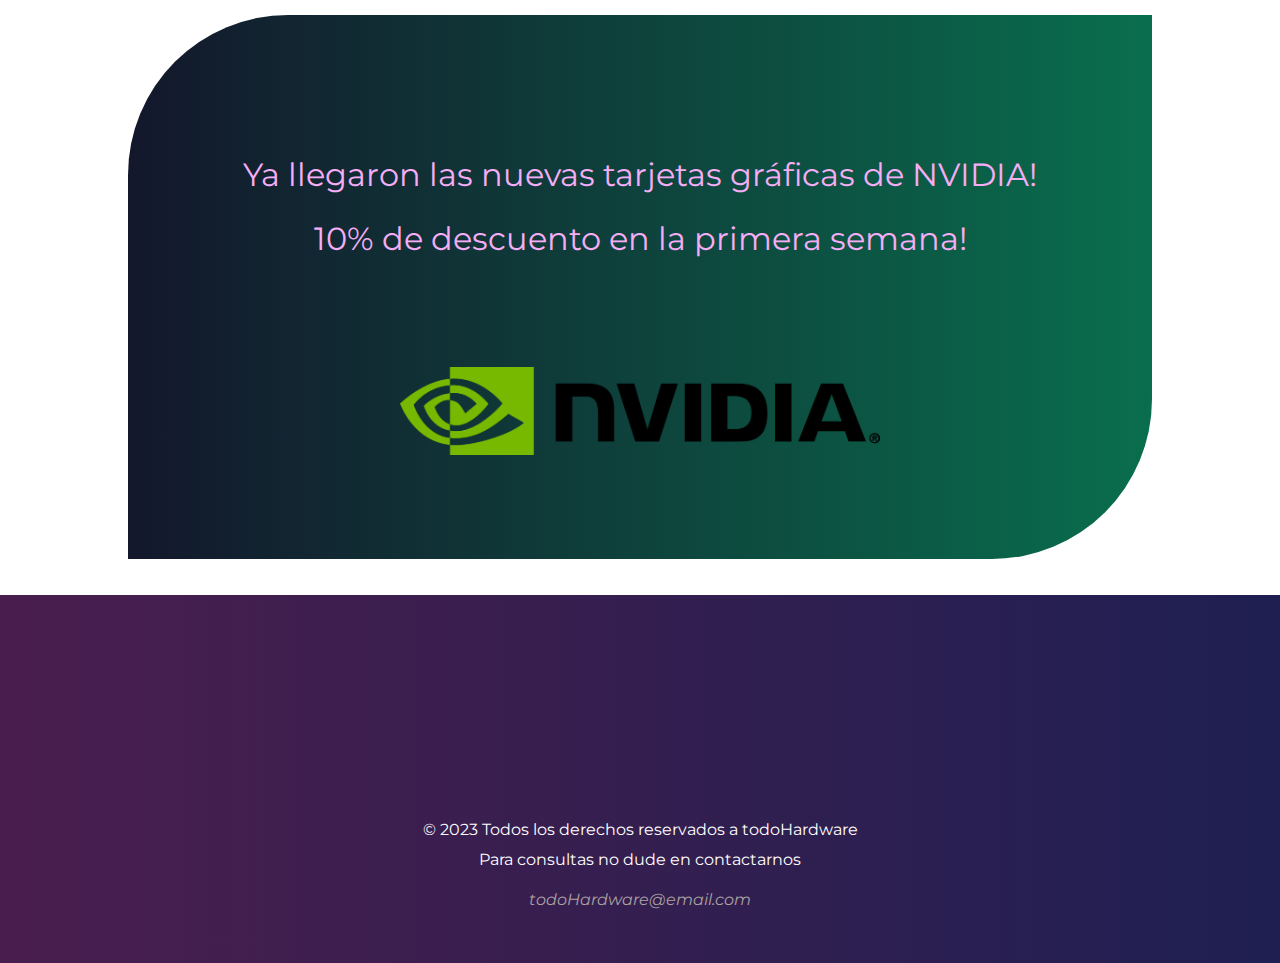
==== commit f7edaa95: "Añadi responsive de la pagina de compras y mejoré el footer" ====
--- a/index.html
+++ b/index.html
@@ -4,8 +4,9 @@
 <head>
     <meta charset="UTF-8">
     <meta name="viewport" content="width=device-width, initial-scale=1.0">
-    <title>Proyecto Final</title>
+    <title>todoHardware / Inicio</title>
     <link rel="stylesheet" href="./css/index.css">
+    <link rel="icon" href="./assets/todoHardwareIcono.png">
     <link rel="preconnect" href="https://fonts.googleapis.com">
     <link rel="preconnect" href="https://fonts.gstatic.com" crossorigin>
     <link href="https://fonts.googleapis.com/css2?family=Montserrat:wght@300&display=swap" rel="stylesheet">
@@ -96,7 +97,7 @@
                             <br>10% de descuento en la primera semana!
                         </p>
                         <img class="nvidiaLogo" 
-                        src="https://logodownload.org/wp-content/uploads/2014/09/nvidia-logo-16.png" alt="">
+                        src="./assets/nvidiaLogo.png" alt="">
                     </div>
                 </section>
             </div>
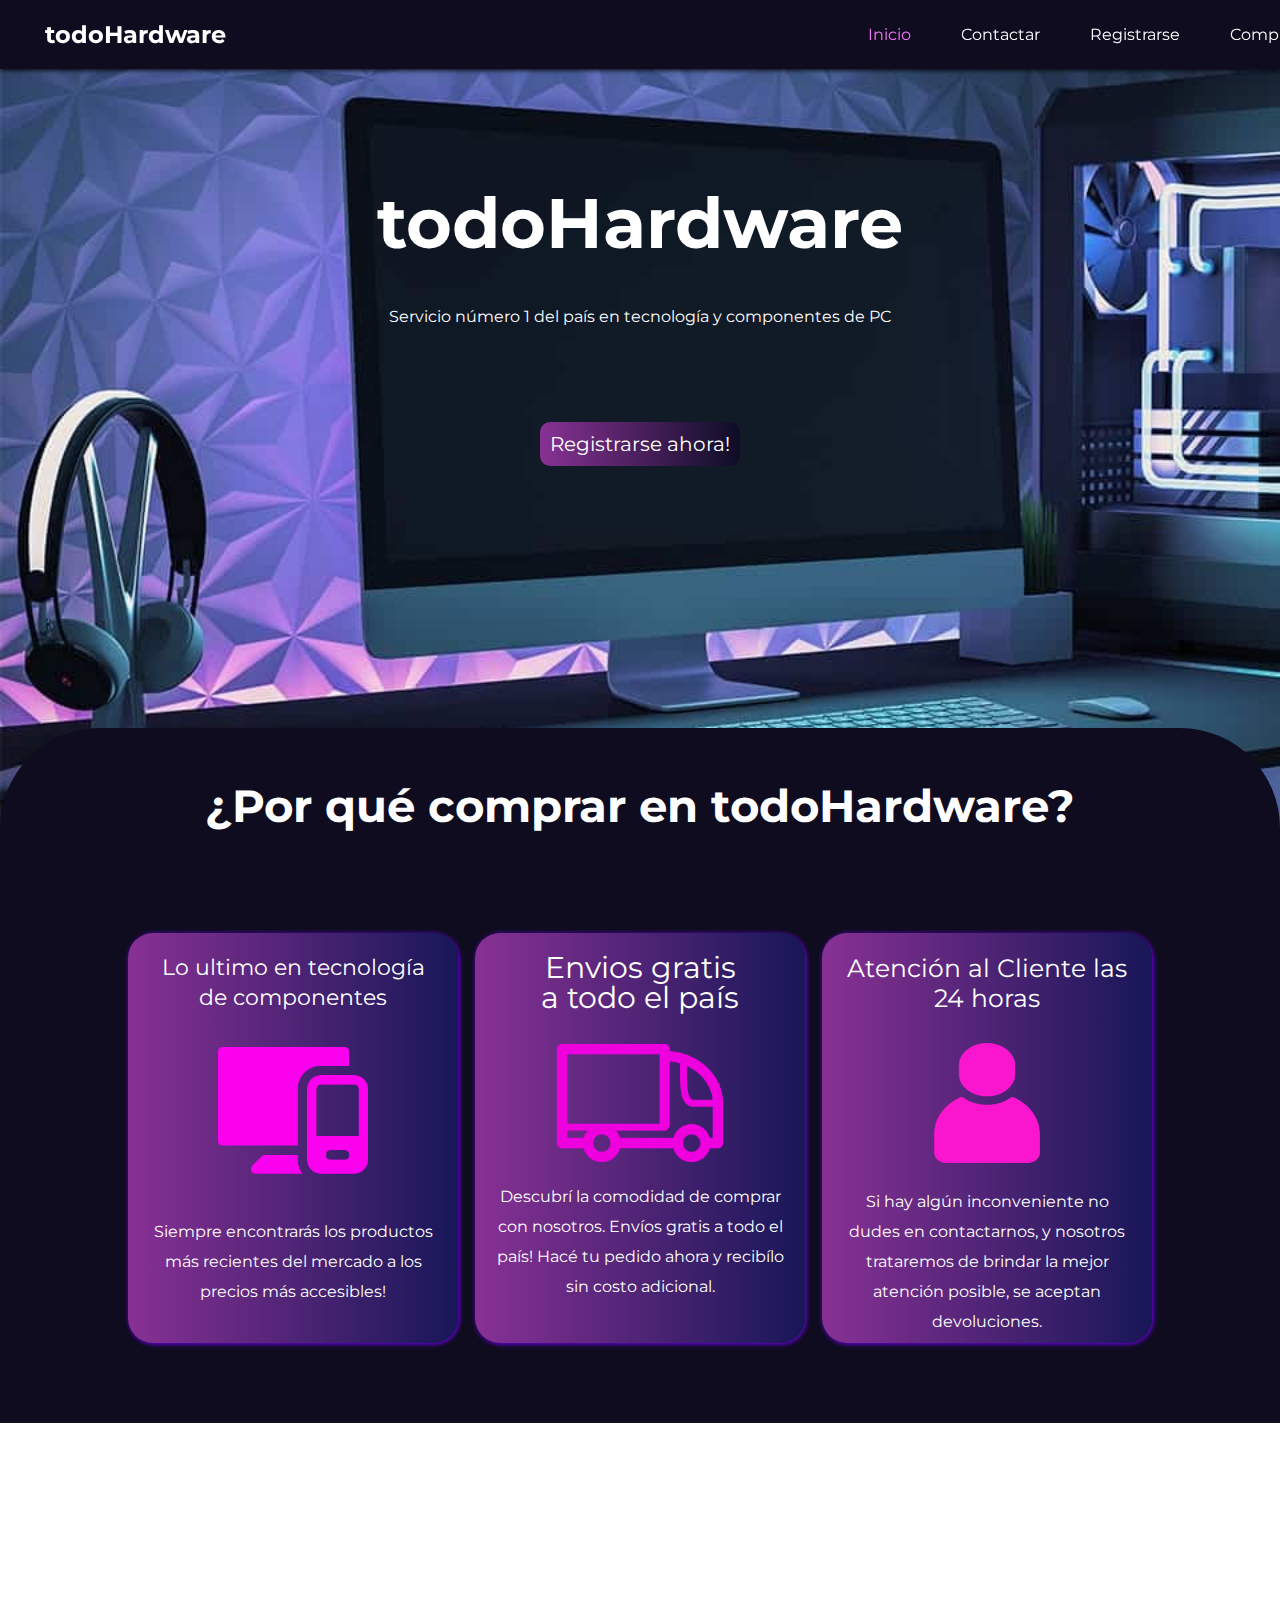
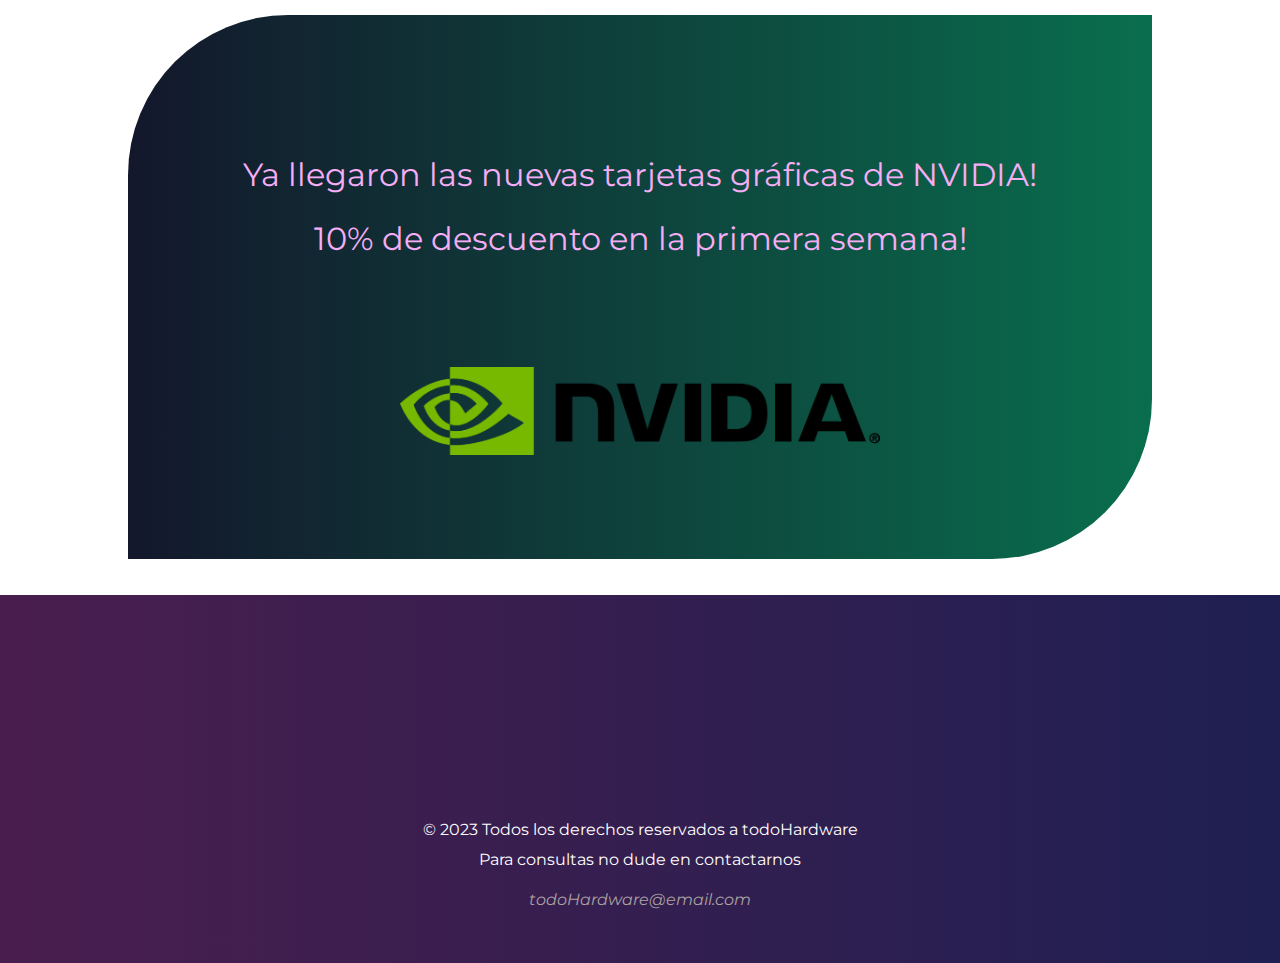
==== commit 2735be31: "proyecto final UTN terminado" ====
--- a/index.html
+++ b/index.html
@@ -11,7 +11,6 @@
     <link rel="preconnect" href="https://fonts.gstatic.com" crossorigin>
     <link href="https://fonts.googleapis.com/css2?family=Montserrat:wght@300&display=swap" rel="stylesheet">
 </head>
-
 <body>
     <header class="headerContainer">
         <div class="toggle" id="toggleNav">
@@ -38,20 +37,15 @@
                 <li>
                     <a href="./pages/armar.html" class="links">Comprar</a>
                 </li>
-
             </ul>
-
         </nav>
-
     </header>
     <main>
         <div class="imagenFondo">
             <div class="textoFondoContainer">
 
                 <h1 class="encabezadoH1">todoHardware</h1>
-                <p class="encabezadoP">Servicio número 1 del país en ensamblados de PC</p>
-
-
+                <p class="encabezadoP">Servicio número 1 del país en tecnología y componentes de PC</p>
                 <a href="./pages/registro.html">
                     <button class="botonRegistrarse">
                         Registrarse ahora!
@@ -76,8 +70,7 @@
                             </p>
                             <img src="./assets/envios.png" class="enviosImagen" alt="">
                             <p class="parra2Cartita2">
-                                Cuando realices una compra, el envio es totalmente gratis. Además podés hacer el
-                                seguimiento del producto desde su empaque hasta la entrega.
+                                Descubrí la comodidad de comprar con nosotros. Envíos gratis a todo el país! Hacé tu pedido ahora y recibílo sin costo adicional.
                             </p>
                         </div>
                         <div class="cartitas">
--- a/css/index.css
+++ b/css/index.css
@@ -277,8 +277,10 @@
         width: 100%;
     }
 
-    /* Agregamos la clase "visible" para mostrar el menú cuando el botón es clicado */
-    
+    main {
+        overflow-x: hidden;
+    }
+
     .toggle {
         display: block;
     }
@@ -305,7 +307,7 @@
     }
 
     .navbar li {
-        margin-left: 3em;
+        margin-left: 45vw;
     }
 
     .navbar a {
@@ -367,25 +369,58 @@
 
     .cartasContainer {
         justify-content: center;
+        overflow-y: hidden;
     }
    
     .seccion1 {
         border-radius: 3em 3em 0 0;
         margin-top: 178px;
+        overflow-y: hidden;
+    }
+
+    .seccion2{
+        overflow-y: hidden;
+        overflow-x: hidden;
     }
 
     .cartitas {
         margin-bottom: 5em;
         padding-bottom: 28em;
-    }
-
-
+        overflow-y: hidden;
+    }
+
+    .div1Seccion2 > p {
+        overflow-y: hidden;
+        font-size: 28px;
+        
+    }
 
     .imagenSeccion2 {
         width: 90%;
+        overflow-y: hidden;
+    }
+
+    img {
+        overflow: hidden;
+    }
+
+    .nvidiaLogo {
+        display: none;
     }
 
     footer {
-        padding-top: 1em;
-    }
-}+        overflow-x: hidden;
+        overflow-y: hidden;
+        font-size: 23px;
+        margin: 0;
+
+        padding-top: 0;
+        padding-bottom: 25em;
+    }
+
+    footer > p {
+        line-height: 3em;
+    }
+
+}
+
